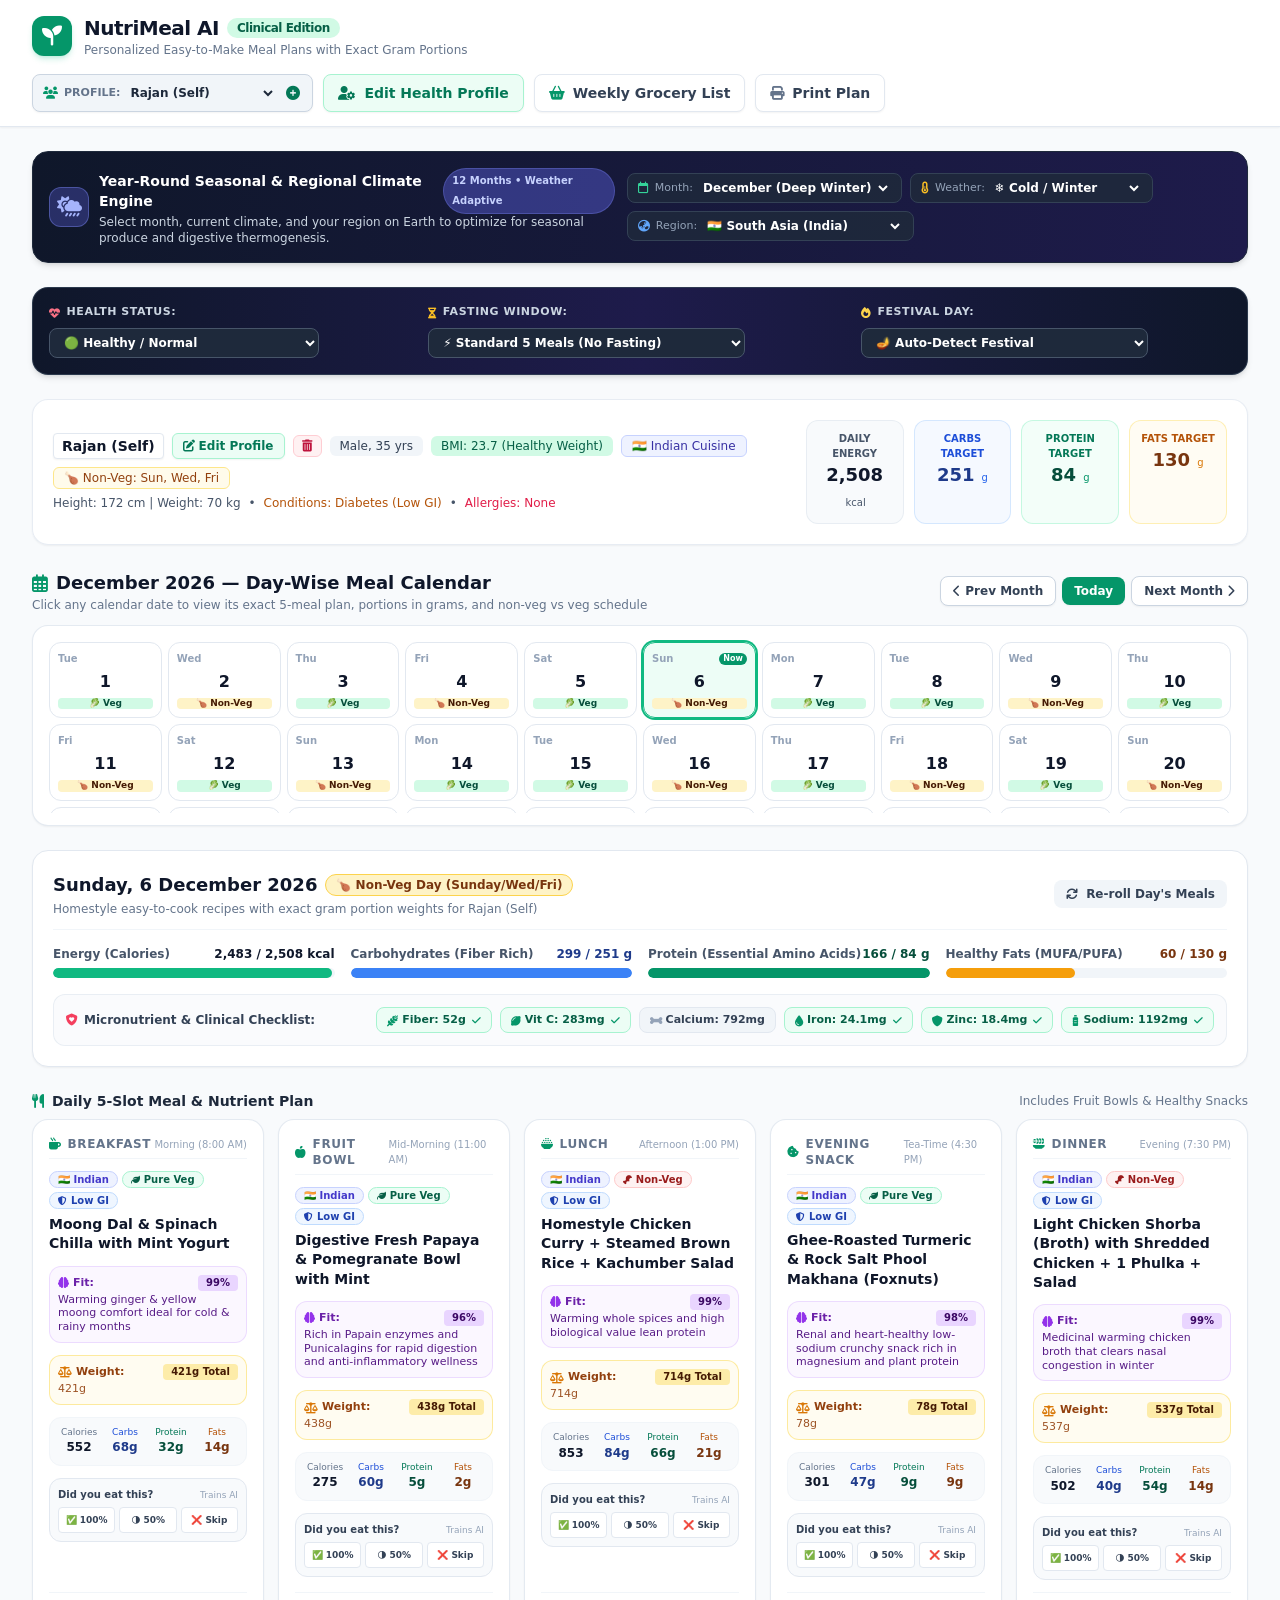
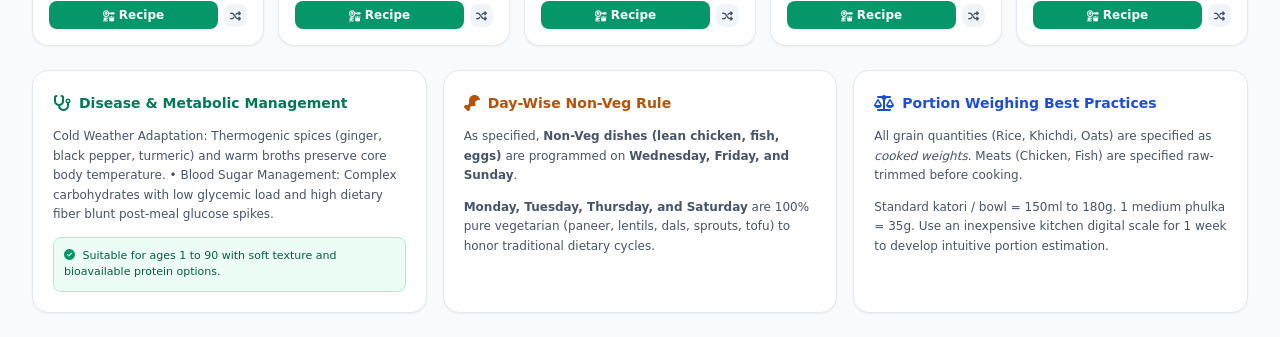
==== android/app/src/main/assets/index.html @ 0e849465 "feat: NutriMeal AI - Personalized Nutrition & Daily Meal Planner (Web & Android)" ====
<!DOCTYPE html>
<html lang="en">
<head>
  <meta charset="UTF-8">
  <meta name="viewport" content="width=device-width, initial-scale=1.0">
  <title>NutriMeal AI - Personalized Daily Nutrition & Meal Planner</title>
  <!-- 100% Offline Standalone Tailwind CSS Engine -->
  <script src="tailwind.js"></script>
  <!-- 100% Offline Local FontAwesome Icons -->
  <link rel="stylesheet" href="fontawesome/css/all.min.css">
  <!-- Custom Styles & System Font Stack -->
  <link rel="stylesheet" href="styles.css">
</head>
<body class="bg-slate-50 text-slate-800 min-h-screen">

  <!-- Top Navigation Bar -->
  <header class="bg-white border-b border-slate-200 sticky top-0 z-40 shadow-sm">
    <div class="max-w-7xl mx-auto px-4 sm:px-6 lg:px-8 py-3.5 flex flex-wrap items-center justify-between gap-4">
      <div class="flex items-center space-x-3">
        <div class="w-10 h-10 rounded-xl bg-emerald-600 flex items-center justify-center text-white shadow-md shadow-emerald-500/20">
          <i class="fa-solid fa-seedling text-xl"></i>
        </div>
        <div>
          <h1 class="text-xl font-bold text-slate-900 tracking-tight flex items-center gap-2">
            NutriMeal AI
            <span class="text-xs px-2.5 py-0.5 rounded-full bg-emerald-100 text-emerald-800 font-semibold">Clinical Edition</span>
          </h1>
          <p class="text-xs text-slate-500">Personalized Easy-to-Make Meal Plans with Exact Gram Portions</p>
        </div>
      </div>

      <!-- Action Buttons & Name-Wise Profile Switcher -->
      <div class="flex items-center flex-wrap gap-2.5 no-print">
        <!-- Family / Name Profile Switcher Dropdown -->
        <div class="flex items-center gap-1.5 bg-slate-100 border border-slate-300 rounded-lg px-2.5 py-1.5 text-xs shadow-sm">
          <i class="fa-solid fa-users text-emerald-600"></i>
          <span class="text-slate-500 font-bold text-[11px] uppercase">Profile:</span>
          <select id="selActiveProfile" class="bg-transparent font-bold text-slate-800 focus:outline-none cursor-pointer text-xs max-w-[150px] truncate">
            <!-- Populated dynamically by JS -->
          </select>
          <button id="btnNewProfileQuick" type="button" class="text-emerald-700 hover:text-emerald-900 transition p-0.5 ml-0.5" title="Add New Family Profile">
            <i class="fa-solid fa-circle-plus text-sm"></i>
          </button>
        </div>

        <button id="btnOpenProfile" class="inline-flex items-center gap-2 px-3.5 py-2 text-xs sm:text-sm font-semibold rounded-lg bg-emerald-50 text-emerald-700 hover:bg-emerald-100 transition border border-emerald-200 shadow-sm cursor-pointer">
          <i class="fa-solid fa-user-gear"></i>
          <span>Edit Health Profile</span>
        </button>
        <button id="btnOpenGrocery" class="inline-flex items-center gap-2 px-3.5 py-2 text-xs sm:text-sm font-semibold rounded-lg bg-white text-slate-700 hover:bg-slate-50 transition border border-slate-200 shadow-sm">
          <i class="fa-solid fa-basket-shopping text-emerald-600"></i>
          <span>Weekly Grocery List</span>
        </button>
        <button onclick="window.print()" class="inline-flex items-center gap-2 px-3.5 py-2 text-xs sm:text-sm font-semibold rounded-lg bg-white text-slate-700 hover:bg-slate-50 transition border border-slate-200 shadow-sm">
          <i class="fa-solid fa-print text-slate-500"></i>
          <span>Print Plan</span>
        </button>
      </div>
    </div>
  </header>

  <!-- Main Content Container -->
  <main class="max-w-7xl mx-auto px-4 sm:px-6 lg:px-8 py-6 space-y-6">

    <!-- Seasonal, Weather & Regional Climate Control Bar -->
    <section class="bg-gradient-to-r from-slate-900 to-indigo-950 text-white rounded-2xl p-4 shadow-md border border-slate-800 space-y-3">
      <div class="flex flex-col lg:flex-row lg:items-center justify-between gap-3">
        <div class="flex items-center gap-2.5">
          <div class="w-10 h-10 rounded-xl bg-indigo-500/30 border border-indigo-400/40 flex items-center justify-center text-indigo-300 shrink-0">
            <i class="fa-solid fa-cloud-sun-rain text-xl"></i>
          </div>
          <div>
            <h3 class="text-sm font-bold flex items-center gap-2 text-white">
              Year-Round Seasonal & Regional Climate Engine
              <span class="text-[10px] px-2 py-0.5 rounded-full bg-indigo-500/40 text-indigo-200 border border-indigo-400/30 font-semibold">12 Months • Weather Adaptive</span>
            </h3>
            <p class="text-xs text-slate-300">Select month, current climate, and your region on Earth to optimize for seasonal produce and digestive thermogenesis.</p>
          </div>
        </div>

        <!-- Quick Controls Row -->
        <div class="flex flex-wrap items-center gap-2">
          <!-- Month Selector -->
          <div class="flex items-center gap-1.5 bg-slate-800/90 border border-slate-700 rounded-lg px-2.5 py-1.5 text-xs">
            <i class="fa-regular fa-calendar text-emerald-400"></i>
            <span class="text-slate-400 text-[11px]">Month:</span>
            <select id="selMonth" class="bg-transparent text-white font-semibold focus:outline-none cursor-pointer">
              <option value="1" class="text-slate-900">January (Winter)</option>
              <option value="2" class="text-slate-900">February (Winter)</option>
              <option value="3" class="text-slate-900">March (Spring)</option>
              <option value="4" class="text-slate-900">April (Summer/Dry)</option>
              <option value="5" class="text-slate-900">May (Summer Peak)</option>
              <option value="6" class="text-slate-900">June (Monsoon/Summer)</option>
              <option value="7" class="text-slate-900">July (Monsoon/Rainy)</option>
              <option value="8" class="text-slate-900">August (Monsoon/Rainy)</option>
              <option value="9" class="text-slate-900">September (Autumn)</option>
              <option value="10" class="text-slate-900">October (Autumn)</option>
              <option value="11" class="text-slate-900" selected>November (Winter Chills)</option>
              <option value="12" class="text-slate-900">December (Deep Winter)</option>
            </select>
          </div>

          <!-- Weather Selector -->
          <div class="flex items-center gap-1.5 bg-slate-800/90 border border-slate-700 rounded-lg px-2.5 py-1.5 text-xs">
            <i class="fa-solid fa-temperature-half text-amber-400"></i>
            <span class="text-slate-400 text-[11px]">Weather:</span>
            <select id="selWeather" class="bg-transparent text-white font-semibold focus:outline-none cursor-pointer">
              <option value="cold" class="text-slate-900" selected>❄️ Cold / Winter</option>
              <option value="hot" class="text-slate-900">☀️ Sunny / Hot</option>
              <option value="rainy" class="text-slate-900">🌧️ Rainy / Monsoon</option>
              <option value="moderate" class="text-slate-900">🍃 Moderate</option>
            </select>
          </div>

          <!-- Earth Region Selector -->
          <div class="flex items-center gap-1.5 bg-slate-800/90 border border-slate-700 rounded-lg px-2.5 py-1.5 text-xs">
            <i class="fa-solid fa-earth-asia text-blue-400"></i>
            <span class="text-slate-400 text-[11px]">Region:</span>
            <select id="selEarthRegion" class="bg-transparent text-white font-semibold focus:outline-none cursor-pointer">
              <option value="south_asia" class="text-slate-900" selected>🇮🇳 South Asia (India)</option>
              <option value="north_america" class="text-slate-900">🇺🇸 North America</option>
              <option value="mediterranean" class="text-slate-900">🇬🇷 Europe / Mediterranean</option>
              <option value="east_asia" class="text-slate-900">🇯🇵 East Asia</option>
              <option value="latin_america" class="text-slate-900">🇲🇽 Latin America / Tropics</option>
            </select>
          </div>
        </div>
      </div>
    </section>

    <!-- Acute Illness & Intermittent Fasting & Festival Quick Control Bar -->
    <section class="bg-gradient-to-r from-slate-900 via-indigo-950 to-slate-900 border border-slate-700/80 rounded-2xl p-3.5 sm:p-4 text-white shadow-md">
      <div class="flex flex-col lg:flex-row items-start lg:items-center justify-between gap-3">
        <!-- Health Status (Fever / Cold / Viral / Lite Eating) -->
        <div class="flex items-center gap-2 flex-wrap text-xs">
          <span class="text-slate-300 font-bold flex items-center gap-1.5 text-[11px] uppercase tracking-wider">
            <i class="fa-solid fa-heart-pulse text-rose-400"></i> Health Status:
          </span>
          <select id="quickHealthStatus" class="bg-slate-800 border border-slate-600 rounded-lg px-2.5 py-1.5 text-xs text-white font-semibold cursor-pointer focus:ring-2 focus:ring-emerald-400">
            <option value="healthy" selected>🟢 Healthy / Normal</option>
            <option value="fever">🌡️ Fever (Gentle & Hydrating)</option>
            <option value="cold">🤧 Cold & Cough (Warm Broths)</option>
            <option value="viral">🦠 Viral Infection (Immune Boost)</option>
            <option value="lite">🍃 Lite Eating (Digestion Rest)</option>
          </select>
        </div>

        <!-- Intermittent Fasting (IF) -->
        <div class="flex items-center gap-2 flex-wrap text-xs">
          <span class="text-slate-300 font-bold flex items-center gap-1.5 text-[11px] uppercase tracking-wider">
            <i class="fa-solid fa-hourglass-half text-amber-400"></i> Fasting Window:
          </span>
          <select id="quickFastingMode" class="bg-slate-800 border border-slate-600 rounded-lg px-2.5 py-1.5 text-xs text-white font-semibold cursor-pointer focus:ring-2 focus:ring-emerald-400">
            <option value="none" selected>⚡ Standard 5 Meals (No Fasting)</option>
            <option value="16_8">⏳ 16:8 Fasting (12 PM – 8 PM Window)</option>
            <option value="14_10">⏱️ 14:10 Fasting (10 AM – 8 PM Window)</option>
            <option value="upvas">🕊️ Religious Upvas / Fasting</option>
          </select>
        </div>

        <!-- Festival Day Selector -->
        <div class="flex items-center gap-2 flex-wrap text-xs">
          <span class="text-slate-300 font-bold flex items-center gap-1.5 text-[11px] uppercase tracking-wider">
            <i class="fa-solid fa-fire text-amber-300"></i> Festival Day:
          </span>
          <select id="quickFestivalSelector" class="bg-slate-800 border border-slate-600 rounded-lg px-2.5 py-1.5 text-xs text-white font-semibold cursor-pointer focus:ring-2 focus:ring-emerald-400">
            <option value="auto" selected>🪔 Auto-Detect Festival</option>
            <option value="ganeshotsav">🕉️ Ganeshotsav (Modak Special)</option>
            <option value="diwali">🪔 Diwali (Shahi Feast & Gujiya)</option>
            <option value="holi">🎨 Holi (Almond Thandai & Feast)</option>
            <option value="sharad_navratri">🔱 Navratri Fast (Farali Sama Pulao)</option>
            <option value="makar_sankranti">🪁 Makar Sankranti / Pongal</option>
            <option value="none">Regular Day (No Festival)</option>
          </select>
        </div>
      </div>
    </section>

    <!-- Next-Day Nutritional Compensation Alert Banner -->
    <section id="compensationBanner" class="bg-amber-50 border border-amber-200 rounded-2xl p-4 shadow-sm hidden">
      <div class="flex flex-col sm:flex-row items-start sm:items-center justify-between gap-3">
        <div class="flex items-start gap-3">
          <div class="w-8 h-8 rounded-lg bg-amber-500 text-white flex items-center justify-center font-bold text-sm shrink-0">
            <i class="fa-solid fa-bolt"></i>
          </div>
          <div>
            <h4 class="text-xs sm:text-sm font-bold text-amber-950 flex items-center gap-2">
              Next-Day Nutritional Compensation Active
              <span class="text-[10px] px-2 py-0.5 rounded bg-amber-200 text-amber-900 font-semibold">Clinically Safe Rebalancing</span>
            </h4>
            <p id="compensationMessageText" class="text-xs text-amber-800 leading-relaxed mt-0.5">
              Yesterday had an intake deficit. Today's meals have been adjusted to safely restore metabolic balance.
            </p>
          </div>
        </div>
        <div id="compensationBoosterPill" class="shrink-0 text-xs bg-white px-3 py-1.5 rounded-lg border border-amber-200 font-bold text-amber-900 shadow-sm">
          +15g Protein Recovery Added
        </div>
      </div>
    </section>

    <!-- User Profile Overview Banner -->
    <section class="glass-panel rounded-2xl p-4 sm:p-5 shadow-sm border border-slate-200/80">
      <div class="flex flex-col lg:flex-row lg:items-center justify-between gap-4">
        <div class="space-y-1.5">
          <div class="flex flex-wrap items-center gap-2">
            <span class="text-sm font-extrabold text-slate-900 bg-white px-2 py-0.5 rounded border border-slate-200 shadow-sm" id="profileNameDisplay">User Profile</span>
            <button id="btnEditBannerProfile" type="button" class="text-xs px-2.5 py-1 rounded-md bg-emerald-50 text-emerald-700 border border-emerald-200 hover:bg-emerald-100 font-bold inline-flex items-center gap-1 transition cursor-pointer shadow-sm">
              <i class="fa-solid fa-pen-to-square"></i> Edit Profile
            </button>
            <button id="btnDeleteCurrentProfile" type="button" class="text-xs px-2 py-1 rounded-md bg-rose-50 text-rose-700 border border-rose-200 hover:bg-rose-100 font-semibold inline-flex items-center gap-1 transition cursor-pointer" title="Delete Profile">
              <i class="fa-solid fa-trash-can"></i>
            </button>
            <span id="profileGenderAgeBadge" class="text-xs px-2.5 py-0.5 rounded-md bg-slate-100 text-slate-700 font-medium">Male, 35 yrs</span>
            <span id="profileBmiBadge" class="text-xs px-2.5 py-0.5 rounded-md font-medium bg-emerald-100 text-emerald-800">BMI: 23.5 (Normal)</span>
            <span id="profileNationalityBadge" class="text-xs px-2.5 py-0.5 rounded-md font-medium bg-indigo-50 text-indigo-800 border border-indigo-200">
              🇮🇳 Indian Cuisine
            </span>
            <span id="profileNonVegRuleBadge" class="text-xs px-2.5 py-0.5 rounded-md font-medium bg-amber-50 text-amber-800 border border-amber-200">
              🍗 Non-Veg: Sun, Wed, Fri
            </span>
          </div>
          <div class="flex flex-wrap items-center gap-2 text-xs text-slate-600">
            <span id="profileMeasurements">Height: 172 cm | Weight: 70 kg</span>
            <span>•</span>
            <span id="profileConditionsDisplay" class="text-amber-700 font-medium">Condition: Diabetes Managed (Low GI)</span>
            <span>•</span>
            <span id="profileAllergiesDisplay" class="text-rose-600 font-medium">Allergies: None</span>
          </div>
        </div>

        <!-- Macro Target Quick Pills -->
        <div class="grid grid-cols-2 sm:grid-cols-4 gap-2.5 lg:w-auto w-full">
          <div class="bg-slate-50 rounded-xl p-2.5 border border-slate-200/70 text-center">
            <span class="text-[10px] uppercase font-bold text-slate-600 block">Daily Energy</span>
            <span id="targetCaloriesVal" class="text-base sm:text-lg font-bold text-slate-900">1,950</span>
            <span class="text-[10px] text-slate-600 font-medium ml-0.5">kcal</span>
          </div>
          <div class="bg-blue-50/60 rounded-xl p-2.5 border border-blue-200/60 text-center">
            <span class="text-[10px] uppercase font-bold text-blue-700 block">Carbs Target</span>
            <span id="targetCarbsVal" class="text-base sm:text-lg font-bold text-blue-900">195</span>
            <span class="text-[10px] text-blue-600 font-medium ml-0.5">g</span>
          </div>
          <div class="bg-emerald-50/60 rounded-xl p-2.5 border border-emerald-200/60 text-center">
            <span class="text-[10px] uppercase font-bold text-emerald-700 block">Protein Target</span>
            <span id="targetProteinVal" class="text-base sm:text-lg font-bold text-emerald-900">88</span>
            <span class="text-[10px] text-emerald-600 font-medium ml-0.5">g</span>
          </div>
          <div class="bg-amber-50/60 rounded-xl p-2.5 border border-amber-200/60 text-center">
            <span class="text-[10px] uppercase font-bold text-amber-700 block">Fats Target</span>
            <span id="targetFatVal" class="text-base sm:text-lg font-bold text-amber-900">58</span>
            <span class="text-[10px] text-amber-600 font-medium ml-0.5">g</span>
          </div>
        </div>
      </div>
    </section>

    <!-- Month-Wise Calendar Navigation (Exact Calendar Dates) -->
    <section class="space-y-3">
      <div class="flex flex-col sm:flex-row items-start sm:items-center justify-between gap-2.5">
        <div>
          <h2 class="text-base sm:text-lg font-bold text-slate-900 flex items-center gap-2">
            <i class="fa-regular fa-calendar-days text-emerald-600"></i>
            <span id="calendarMonthHeading">November 2026 — Day-Wise Meal Calendar</span>
          </h2>
          <p class="text-xs text-slate-500">
            Click any calendar date to view its exact 5-meal plan, portions in grams, and non-veg vs veg schedule
          </p>
        </div>

        <!-- Month Navigation Controls -->
        <div class="flex items-center gap-1.5 self-stretch sm:self-auto justify-between sm:justify-end">
          <button id="btnPrevMonth" class="px-3 py-1.5 rounded-lg border border-slate-300 bg-white hover:bg-slate-50 text-slate-700 text-xs font-bold transition flex items-center gap-1 shadow-sm">
            <i class="fa-solid fa-chevron-left"></i> <span>Prev Month</span>
          </button>
          <button id="btnTodayMonth" class="px-3 py-1.5 rounded-lg bg-emerald-600 hover:bg-emerald-700 text-white text-xs font-bold transition shadow-sm">
            Today
          </button>
          <button id="btnNextMonth" class="px-3 py-1.5 rounded-lg border border-slate-300 bg-white hover:bg-slate-50 text-slate-700 text-xs font-bold transition flex items-center gap-1 shadow-sm">
            <span>Next Month</span> <i class="fa-solid fa-chevron-right"></i>
          </button>
        </div>
      </div>

      <!-- Scrollable Month Dates Strip / Grid -->
      <div class="bg-white rounded-2xl p-3 border border-slate-200/90 shadow-sm">
        <div class="grid grid-cols-4 sm:grid-cols-7 md:grid-cols-10 lg:grid-cols-15 gap-1.5 max-h-[175px] overflow-y-auto p-1" id="monthDatesGrid">
          <!-- Rendered dynamically by JS: Day 1..31 with weekday, badges, non-veg indicators -->
        </div>
      </div>
    </section>

    <!-- Active Day Dashboard & Nutrition Compliance Progress -->
    <section class="bg-white rounded-2xl p-4 sm:p-5 shadow-sm border border-slate-200 space-y-4">
      <div class="flex flex-col md:flex-row md:items-center justify-between gap-3 pb-3 border-b border-slate-100">
        <div>
          <div class="flex items-center gap-2 flex-wrap">
            <h3 class="text-lg font-bold text-slate-900" id="activeDayHeading">Sunday, 8 November 2026 — Balanced Nutrition</h3>
            <span id="activeDayDietBadge" class="text-xs px-2.5 py-0.5 rounded-full font-bold">🍗 Non-Veg Day</span>
            <span id="activeDayFestivalBadge" class="text-xs px-2.5 py-0.5 rounded-full font-bold bg-amber-100 text-amber-900 border border-amber-300 hidden">🪔 Festival Day</span>
            <span id="activeDayHealthBadge" class="text-xs px-2.5 py-0.5 rounded-full font-bold bg-rose-100 text-rose-900 border border-rose-200 hidden">🌡️ Fever Recovery</span>
            <span id="activeDayFastingBadge" class="text-xs px-2.5 py-0.5 rounded-full font-bold bg-purple-100 text-purple-900 border border-purple-200 hidden">⏳ 16:8 Eating Window</span>
          </div>
          <p class="text-xs text-slate-500 mt-0.5" id="activeDaySubheading">Easy 15-minute homestyle recipes tailored for your metrics</p>
        </div>

        <!-- Day Re-roll Button -->
        <button id="btnRegenerateDay" class="inline-flex items-center gap-2 px-3 py-1.5 text-xs font-semibold rounded-lg bg-slate-100 hover:bg-slate-200 text-slate-700 transition">
          <i class="fa-solid fa-arrows-rotate"></i>
          <span>Re-roll Day's Meals</span>
        </button>
      </div>

      <!-- Macro Progress Bars -->
      <div class="grid grid-cols-1 sm:grid-cols-2 lg:grid-cols-4 gap-4">
        <!-- Calories -->
        <div class="space-y-1.5">
          <div class="flex justify-between text-xs font-semibold">
            <span class="text-slate-600">Energy (Calories)</span>
            <span id="progCalText" class="text-slate-900">1,895 / 1,950 kcal</span>
          </div>
          <div class="w-full bg-slate-100 rounded-full h-2.5 overflow-hidden">
            <div id="progCalBar" class="progress-bar-fill bg-emerald-500 h-2.5 rounded-full" style="width: 95%"></div>
          </div>
        </div>

        <!-- Carbs -->
        <div class="space-y-1.5">
          <div class="flex justify-between text-xs font-semibold">
            <span class="text-slate-600">Carbohydrates (Fiber Rich)</span>
            <span id="progCarbText" class="text-blue-900">190 / 195 g</span>
          </div>
          <div class="w-full bg-slate-100 rounded-full h-2.5 overflow-hidden">
            <div id="progCarbBar" class="progress-bar-fill bg-blue-500 h-2.5 rounded-full" style="width: 97%"></div>
          </div>
        </div>

        <!-- Protein -->
        <div class="space-y-1.5">
          <div class="flex justify-between text-xs font-semibold">
            <span class="text-slate-600">Protein (Essential Amino Acids)</span>
            <span id="progProteinText" class="text-emerald-900">86 / 88 g</span>
          </div>
          <div class="w-full bg-slate-100 rounded-full h-2.5 overflow-hidden">
            <div id="progProteinBar" class="progress-bar-fill bg-emerald-600 h-2.5 rounded-full" style="width: 98%"></div>
          </div>
        </div>

        <!-- Fats -->
        <div class="space-y-1.5">
          <div class="flex justify-between text-xs font-semibold">
            <span class="text-slate-600">Healthy Fats (MUFA/PUFA)</span>
            <span id="progFatText" class="text-amber-900">54 / 58 g</span>
          </div>
          <div class="w-full bg-slate-100 rounded-full h-2.5 overflow-hidden">
            <div id="progFatBar" class="progress-bar-fill bg-amber-500 h-2.5 rounded-full" style="width: 93%"></div>
          </div>
        </div>
      </div>

      <!-- Micronutrient & Fiber Fulfillment Status Pills -->
      <div class="bg-slate-50/70 rounded-xl p-3 border border-slate-200/70 flex flex-wrap items-center justify-between gap-3 text-xs">
        <span class="font-bold text-slate-700 flex items-center gap-1.5">
          <i class="fa-solid fa-shield-heart text-rose-500"></i>
          <span>Micronutrient & Clinical Checklist:</span>
        </span>
        <div class="flex flex-wrap items-center gap-2" id="micronutrientBadges">
          <!-- Populated by JS: Fiber, Vit C, Vit D, Vit B12, Iron, Calcium, Zinc -->
        </div>
      </div>
    </section>

    <!-- 5 Meal Cards Grid: Breakfast, Mid-Morning Fruit Bowl, Lunch, Evening Snack, Dinner -->
    <section class="space-y-2">
      <div class="flex items-center justify-between">
        <h3 class="text-sm font-bold text-slate-800 flex items-center gap-2">
          <i class="fa-solid fa-utensils text-emerald-600"></i>
          <span>Daily 5-Slot Meal & Nutrient Plan</span>
        </h3>
        <span class="text-xs text-slate-500 font-medium">Includes Fruit Bowls & Healthy Snacks</span>
      </div>
      <div class="grid grid-cols-1 md:grid-cols-2 lg:grid-cols-3 xl:grid-cols-5 gap-3.5" id="mealsGrid">
        <!-- Rendered dynamically by JS: Breakfast, Fruit Bowl, Lunch, Evening Snack, Dinner -->
      </div>
    </section>

    <!-- Clinical Insights & Medical Considerations Section -->
    <section class="grid grid-cols-1 lg:grid-cols-3 gap-4">
      <!-- Clinical Advice -->
      <div class="bg-white rounded-2xl p-5 shadow-sm border border-slate-200 space-y-3">
        <div class="flex items-center gap-2 text-emerald-700 font-bold text-sm">
          <i class="fa-solid fa-stethoscope text-base"></i>
          <h4>Disease & Metabolic Management</h4>
        </div>
        <p class="text-xs text-slate-600 leading-relaxed" id="clinicalAdviceText">
          Your meal plan actively integrates low-glycemic complex carbohydrates (oats, millets, lentils) and soluble fiber to prevent postprandial glucose spikes. Sodium is capped under 2,000mg to protect vascular health.
        </p>
        <div class="text-[11px] bg-emerald-50 text-emerald-800 p-2.5 rounded-lg border border-emerald-200 font-medium">
          <i class="fa-solid fa-circle-check text-emerald-600 mr-1"></i>
          Suitable for ages 1 to 90 with soft texture and bioavailable protein options.
        </div>
      </div>

      <!-- Non-Veg Diet Schedule Rules -->
      <div class="bg-white rounded-2xl p-5 shadow-sm border border-slate-200 space-y-3">
        <div class="flex items-center gap-2 text-amber-700 font-bold text-sm">
          <i class="fa-solid fa-drumstick-bite text-base"></i>
          <h4>Day-Wise Non-Veg Rule</h4>
        </div>
        <p class="text-xs text-slate-600 leading-relaxed">
          As specified, <strong>Non-Veg dishes (lean chicken, fish, eggs)</strong> are programmed on <strong>Wednesday, Friday, and Sunday</strong>.
        </p>
        <p class="text-xs text-slate-600 leading-relaxed">
          <strong>Monday, Tuesday, Thursday, and Saturday</strong> are 100% pure vegetarian (paneer, lentils, dals, sprouts, tofu) to honor traditional dietary cycles.
        </p>
      </div>

      <!-- Exact Weight & Portion Control Guide -->
      <div class="bg-white rounded-2xl p-5 shadow-sm border border-slate-200 space-y-3">
        <div class="flex items-center gap-2 text-blue-700 font-bold text-sm">
          <i class="fa-solid fa-scale-balanced text-base"></i>
          <h4>Portion Weighing Best Practices</h4>
        </div>
        <p class="text-xs text-slate-600 leading-relaxed">
          All grain quantities (Rice, Khichdi, Oats) are specified as <em>cooked weights</em>. Meats (Chicken, Fish) are specified raw-trimmed before cooking.
        </p>
        <p class="text-xs text-slate-600 leading-relaxed">
          Standard katori / bowl = 150ml to 180g. 1 medium phulka = 35g. Use an inexpensive kitchen digital scale for 1 week to develop intuitive portion estimation.
        </p>
      </div>
    </section>

  </main>

  <!-- ========================================== -->
  <!-- MODAL: HEALTH PROFILE & BIOMETRIC SETUP -->
  <!-- ========================================== -->
  <div id="modalProfile" class="fixed inset-0 z-50 flex items-center justify-center p-4 modal-overlay hidden">
    <div class="bg-white rounded-2xl shadow-2xl max-w-2xl w-full max-h-[90vh] overflow-y-auto p-5 sm:p-6 space-y-5 border border-slate-200">
      <div class="flex items-center justify-between border-b border-slate-100 pb-3">
        <div class="flex items-center gap-2">
          <div class="w-8 h-8 rounded-lg bg-emerald-100 text-emerald-700 flex items-center justify-center font-bold">
            <i class="fa-solid fa-sliders"></i>
          </div>
          <div>
            <h3 class="text-lg font-bold text-slate-900">Personal Health & Biometric Setup</h3>
            <p class="text-xs text-slate-500">Supports ages 1 to 90, medical conditions, and allergies</p>
          </div>
        </div>
        <button id="btnCloseProfileModal" class="text-slate-400 hover:text-slate-600 text-lg p-1">
          <i class="fa-solid fa-xmark"></i>
        </button>
      </div>

      <form id="profileForm" class="space-y-4">
        <!-- Profile Name & Individual Storage (Name-Wise Profiles) -->
        <div class="bg-emerald-50/80 border border-emerald-200 rounded-xl p-3 space-y-2">
          <div class="flex items-center justify-between">
            <label class="block text-xs font-bold text-emerald-950 flex items-center gap-1.5">
              <i class="fa-solid fa-id-card text-emerald-600"></i>
              <span>Profile Name (Stored Individually by Name)</span>
            </label>
            <span class="text-[10px] text-emerald-700 font-semibold">e.g. Self, Spouse, Child, Parent</span>
          </div>
          <div class="flex flex-col sm:flex-row items-stretch sm:items-center gap-2">
            <input type="text" id="inpProfileName" placeholder="Enter Person's Name (e.g. Rajan, Aarav - Age 5, Grandpa)" class="flex-1 px-3 py-2 text-xs border border-emerald-300 rounded-lg focus:ring-2 focus:ring-emerald-500 bg-white font-bold text-slate-800" required>
            <button type="button" id="btnSaveAsNewProfile" class="px-3.5 py-2 text-xs font-bold rounded-lg bg-emerald-600 hover:bg-emerald-700 text-white transition shrink-0 shadow-sm flex items-center justify-center gap-1.5">
              <i class="fa-solid fa-user-plus"></i>
              <span>Save as New Person</span>
            </button>
          </div>
        </div>

        <!-- Biometric Row: Gender, Age, Height, Weight -->
        <div class="grid grid-cols-2 sm:grid-cols-4 gap-3">
          <!-- Gender -->
          <div>
            <label class="block text-xs font-bold text-slate-700 mb-1">Gender</label>
            <select id="inpGender" class="w-full px-3 py-2 text-xs border border-slate-200 rounded-lg focus:ring-2 focus:ring-emerald-500 bg-white">
              <option value="male">Male</option>
              <option value="female">Female</option>
              <option value="other">Other</option>
            </select>
          </div>

          <!-- Age (1 to 90) -->
          <div>
            <label class="block text-xs font-bold text-slate-700 mb-1">Age (1 - 90)</label>
            <input type="number" id="inpAge" min="1" max="90" value="35" class="w-full px-3 py-2 text-xs border border-slate-200 rounded-lg focus:ring-2 focus:ring-emerald-500" required>
          </div>

          <!-- Weight (kg) -->
          <div>
            <label class="block text-xs font-bold text-slate-700 mb-1">Weight (kg)</label>
            <input type="number" id="inpWeight" min="5" max="220" step="0.5" value="70" class="w-full px-3 py-2 text-xs border border-slate-200 rounded-lg focus:ring-2 focus:ring-emerald-500" required>
          </div>

          <!-- Height (cm) -->
          <div>
            <label class="block text-xs font-bold text-slate-700 mb-1">Height (cm)</label>
            <input type="number" id="inpHeight" min="50" max="230" value="172" class="w-full px-3 py-2 text-xs border border-slate-200 rounded-lg focus:ring-2 focus:ring-emerald-500" required>
          </div>
        </div>

        <!-- Nationality / Regional Cuisine Row -->
        <div class="border-t border-slate-100 pt-3">
          <label class="block text-xs font-bold text-slate-800 mb-1 flex items-center gap-1.5">
            <i class="fa-solid fa-earth-americas text-indigo-600"></i>
            <span>Nationality / Regional Cuisine Preference</span>
          </label>
          <select id="inpNationality" class="w-full px-3 py-2 text-xs border border-slate-200 rounded-lg focus:ring-2 focus:ring-emerald-500 bg-white font-medium">
            <option value="indian" selected>🇮🇳 Indian (Moong Dal, Poha, Idli-Sambar, Roti, Sabzi, Curries)</option>
            <option value="american">🇺🇸 American / Western (Oatmeal, Scrambles, Grilled Chicken, Salmon, Power Bowls)</option>
            <option value="mediterranean">🇬🇷 Mediterranean (Shakshuka, White Fish, Tabbouleh, Tzatziki, Tuscan Stews)</option>
            <option value="asian">🇯🇵 East Asian (Miso, Steamed Ginger Fish, Bok Choy, Teriyaki, Tamagoyaki)</option>
            <option value="mexican">🇲🇽 Mexican / Latin (Black Beans, Corn Tortillas, Pollo Asado, Veracruz Fish)</option>
            <option value="all">🌐 All / Global Fusion (Varied international selection)</option>
          </select>
          <p class="text-[11px] text-slate-500 mt-1">Dishes, spices, and ingredients will automatically match your selected nationality while maintaining exact macro & micronutrient targets.</p>
        </div>

        <!-- Activity & Goal Row -->
        <div class="grid grid-cols-1 sm:grid-cols-2 gap-3">
          <div>
            <label class="block text-xs font-bold text-slate-700 mb-1">Daily Activity Level</label>
            <select id="inpActivity" class="w-full px-3 py-2 text-xs border border-slate-200 rounded-lg focus:ring-2 focus:ring-emerald-500 bg-white">
              <option value="sedentary">Sedentary (Little or no exercise, desk job)</option>
              <option value="light">Lightly Active (1-3 days light exercise/walks)</option>
              <option value="moderate" selected>Moderately Active (3-5 days moderate exercise)</option>
              <option value="very_active">Very Active (6-7 days intense sports/hard labor)</option>
            </select>
          </div>

          <div>
            <label class="block text-xs font-bold text-slate-700 mb-1">Primary Nutritional Goal</label>
            <select id="inpGoal" class="w-full px-3 py-2 text-xs border border-slate-200 rounded-lg focus:ring-2 focus:ring-emerald-500 bg-white">
              <option value="maintain" selected>Maintain Health & Vitality</option>
              <option value="weight_loss">Gentle Fat Loss (Calorie deficit)</option>
              <option value="muscle_gain">Lean Muscle Synthesis (High protein)</option>
            </select>
          </div>
        </div>

        <!-- Medical Conditions (Checkboxes) -->
        <div class="border-t border-slate-100 pt-3">
          <label class="block text-xs font-bold text-slate-800 mb-1.5 flex items-center gap-1.5">
            <i class="fa-solid fa-heart-pulse text-rose-500"></i>
            <span>Medical Conditions (Select all that apply)</span>
          </label>
          <div class="grid grid-cols-2 sm:grid-cols-3 gap-2 text-xs">
            <label class="flex items-center gap-2 p-2 rounded-lg border border-slate-200 hover:bg-slate-50 cursor-pointer">
              <input type="checkbox" name="condition" value="diabetes" class="text-emerald-600 rounded">
              <span>Diabetes (Sugar Control)</span>
            </label>
            <label class="flex items-center gap-2 p-2 rounded-lg border border-slate-200 hover:bg-slate-50 cursor-pointer">
              <input type="checkbox" name="condition" value="hypertension" class="text-emerald-600 rounded">
              <span>Hypertension (BP)</span>
            </label>
            <label class="flex items-center gap-2 p-2 rounded-lg border border-slate-200 hover:bg-slate-50 cursor-pointer">
              <input type="checkbox" name="condition" value="cholesterol" class="text-emerald-600 rounded">
              <span>High Cholesterol</span>
            </label>
            <label class="flex items-center gap-2 p-2 rounded-lg border border-slate-200 hover:bg-slate-50 cursor-pointer">
              <input type="checkbox" name="condition" value="fatty_liver" class="text-emerald-600 rounded">
              <span>Fatty Liver (NAFLD)</span>
            </label>
            <label class="flex items-center gap-2 p-2 rounded-lg border border-slate-200 hover:bg-slate-50 cursor-pointer">
              <input type="checkbox" name="condition" value="gerd" class="text-emerald-600 rounded">
              <span>Acid Reflux / GERD</span>
            </label>
            <label class="flex items-center gap-2 p-2 rounded-lg border border-slate-200 hover:bg-slate-50 cursor-pointer">
              <input type="checkbox" name="condition" value="thyroid" class="text-emerald-600 rounded">
              <span>Thyroid Condition</span>
            </label>
          </div>
        </div>

        <!-- Food Allergies & Intolerances (Checkboxes) -->
        <div class="border-t border-slate-100 pt-3">
          <label class="block text-xs font-bold text-slate-800 mb-1.5 flex items-center gap-1.5">
            <i class="fa-solid fa-triangle-exclamation text-amber-500"></i>
            <span>Food Allergies & Intolerances (Exclude completely)</span>
          </label>
          <div class="grid grid-cols-2 sm:grid-cols-3 gap-2 text-xs">
            <label class="flex items-center gap-2 p-2 rounded-lg border border-slate-200 hover:bg-slate-50 cursor-pointer">
              <input type="checkbox" name="allergy" value="dairy" class="text-emerald-600 rounded">
              <span>Dairy / Lactose</span>
            </label>
            <label class="flex items-center gap-2 p-2 rounded-lg border border-slate-200 hover:bg-slate-50 cursor-pointer">
              <input type="checkbox" name="allergy" value="gluten" class="text-emerald-600 rounded">
              <span>Gluten / Wheat</span>
            </label>
            <label class="flex items-center gap-2 p-2 rounded-lg border border-slate-200 hover:bg-slate-50 cursor-pointer">
              <input type="checkbox" name="allergy" value="nuts" class="text-emerald-600 rounded">
              <span>Peanuts / Tree Nuts</span>
            </label>
            <label class="flex items-center gap-2 p-2 rounded-lg border border-slate-200 hover:bg-slate-50 cursor-pointer">
              <input type="checkbox" name="allergy" value="eggs" class="text-emerald-600 rounded">
              <span>Eggs</span>
            </label>
            <label class="flex items-center gap-2 p-2 rounded-lg border border-slate-200 hover:bg-slate-50 cursor-pointer">
              <input type="checkbox" name="allergy" value="seafood" class="text-emerald-600 rounded">
              <span>Fish & Seafood</span>
            </label>
            <label class="flex items-center gap-2 p-2 rounded-lg border border-slate-200 hover:bg-slate-50 cursor-pointer">
              <input type="checkbox" name="allergy" value="soy" class="text-emerald-600 rounded">
              <span>Soy / Soya</span>
            </label>
          </div>
        </div>

        <!-- Acute Illness & Intermittent Fasting Customization -->
        <div class="border-t border-slate-100 pt-3 grid grid-cols-1 sm:grid-cols-2 gap-3">
          <div>
            <label class="block text-xs font-bold text-slate-800 mb-1 flex items-center gap-1.5">
              <i class="fa-solid fa-heart-pulse text-rose-500"></i>
              <span>Acute Health Condition</span>
            </label>
            <select id="inpHealthStatus" class="w-full px-3 py-2 text-xs border border-slate-200 rounded-lg focus:ring-2 focus:ring-emerald-500 bg-white">
              <option value="healthy" selected>🟢 Healthy / Normal Activity</option>
              <option value="fever">🌡️ Fever (Gentle digestion & hydration)</option>
              <option value="cold">🤧 Cold & Cough (Warm broths & Vitamin C)</option>
              <option value="viral">🦠 Viral Infection (Immune recovery)</option>
              <option value="lite">🍃 Lite Eating (Digestion rest & detox)</option>
            </select>
          </div>

          <div>
            <label class="block text-xs font-bold text-slate-800 mb-1 flex items-center gap-1.5">
              <i class="fa-solid fa-hourglass-half text-amber-500"></i>
              <span>Fasting Regimen</span>
            </label>
            <select id="inpFastingMode" class="w-full px-3 py-2 text-xs border border-slate-200 rounded-lg focus:ring-2 focus:ring-emerald-500 bg-white">
              <option value="none" selected>⚡ Standard 5 Meals (No Fasting)</option>
              <option value="16_8">⏳ 16:8 Fasting (12 PM – 8 PM Window)</option>
              <option value="14_10">⏱️ 14:10 Fasting (10 AM – 8 PM Window)</option>
              <option value="upvas">🕊️ Religious Fasting / Upvas (Sattvic pure veg)</option>
            </select>
          </div>
        </div>

        <!-- Non-Veg Customization -->
        <div class="border-t border-slate-100 pt-3">
          <label class="block text-xs font-bold text-slate-800 mb-1">Non-Veg Inclusion Schedule</label>
          <p class="text-xs text-slate-500 mb-2">Default rule: Non-veg served on <strong>Sunday, Wednesday, and Friday</strong>.</p>
          <div class="flex items-center gap-2">
            <span class="text-xs px-2.5 py-1 rounded bg-amber-100 text-amber-900 font-semibold">Active: Sunday, Wednesday, Friday</span>
            <span class="text-xs text-slate-400">(Mon, Tue, Thu, Sat remain strictly vegetarian)</span>
          </div>
        </div>

        <!-- Modal Actions -->
        <div class="border-t border-slate-100 pt-4 flex items-center justify-end gap-3">
          <button type="button" id="btnCancelProfile" class="px-4 py-2 text-xs font-semibold text-slate-600 hover:bg-slate-100 rounded-lg transition">
            Cancel
          </button>
          <button type="submit" class="px-5 py-2 text-xs font-bold text-white bg-emerald-600 hover:bg-emerald-700 rounded-lg shadow-md transition">
            Save & Recalculate Nutrition
          </button>
        </div>
      </form>
    </div>
  </div>

  <!-- ========================================== -->
  <!-- MODAL: RECIPE & EASY COOKING STEPS -->
  <!-- ========================================== -->
  <div id="modalRecipe" class="fixed inset-0 z-50 flex items-center justify-center p-4 modal-overlay hidden">
    <div class="bg-white rounded-2xl shadow-2xl max-w-xl w-full max-h-[90vh] overflow-y-auto p-5 sm:p-6 space-y-4 border border-slate-200">
      <div class="flex items-center justify-between border-b border-slate-100 pb-3">
        <div>
          <div class="flex items-center gap-2">
            <span id="recCategoryBadge" class="text-xs px-2.5 py-0.5 rounded-full font-bold uppercase tracking-wider">Breakfast</span>
            <span id="recDietBadge" class="text-xs px-2.5 py-0.5 rounded-full font-bold">Pure Veg</span>
          </div>
          <h3 id="recDishTitle" class="text-lg font-bold text-slate-900 mt-1">Dish Name</h3>
        </div>
        <button id="btnCloseRecipeModal" class="text-slate-400 hover:text-slate-600 text-lg p-1">
          <i class="fa-solid fa-xmark"></i>
        </button>
      </div>

      <!-- Quick Metrics -->
      <div class="grid grid-cols-3 gap-2 text-center text-xs bg-slate-50 p-2.5 rounded-xl border border-slate-200">
        <div>
          <span class="text-slate-400 block text-[10px]">Serving Weight</span>
          <span id="recWeight" class="font-bold text-slate-800">220g</span>
        </div>
        <div>
          <span class="text-slate-400 block text-[10px]">Cooking Time</span>
          <span id="recCookTime" class="font-bold text-slate-800">10 mins</span>
        </div>
        <div>
          <span class="text-slate-400 block text-[10px]">Energy</span>
          <span id="recCalories" class="font-bold text-emerald-700">275 kcal</span>
        </div>
      </div>

      <!-- Ingredients with Exact Gram Weights -->
      <div>
        <h4 class="text-xs font-bold text-slate-900 uppercase tracking-wider mb-2 flex items-center gap-1.5">
          <i class="fa-solid fa-scale-balanced text-emerald-600"></i>
          <span>Exact Ingredient Weights</span>
        </h4>
        <ul id="recIngredientsList" class="space-y-1.5 text-xs text-slate-700 bg-slate-50 p-3 rounded-xl border border-slate-200/80">
          <!-- Populated by JS -->
        </ul>
      </div>

      <!-- Step-by-Step Easy Instructions -->
      <div>
        <h4 class="text-xs font-bold text-slate-900 uppercase tracking-wider mb-2 flex items-center gap-1.5">
          <i class="fa-solid fa-fire-burner text-amber-600"></i>
          <span>Easy Step-by-Step Instructions</span>
        </h4>
        <ol id="recStepsList" class="space-y-2 text-xs text-slate-700 list-decimal pl-5">
          <!-- Populated by JS -->
        </ol>
      </div>

      <!-- Clinical Health Rationale -->
      <div class="bg-emerald-50/80 rounded-xl p-3 border border-emerald-200/80 text-xs text-emerald-900">
        <strong class="font-bold flex items-center gap-1 mb-1">
          <i class="fa-solid fa-heart-pulse text-emerald-600"></i>
          Clinical Health Note:
        </strong>
        <p id="recHealthNote" class="leading-relaxed">Health rationale</p>
      </div>

      <div class="text-right pt-2 border-t border-slate-100">
        <button id="btnCloseRecipeBtn" class="px-4 py-2 text-xs font-bold text-slate-700 bg-slate-100 hover:bg-slate-200 rounded-lg transition">
          Close Recipe
        </button>
      </div>
    </div>
  </div>

  <!-- ========================================== -->
  <!-- MODAL: WEEKLY GROCERY & SHOPPING LIST -->
  <!-- ========================================== -->
  <div id="modalGrocery" class="fixed inset-0 z-50 flex items-center justify-center p-4 modal-overlay hidden">
    <div class="bg-white rounded-2xl shadow-2xl max-w-xl w-full max-h-[90vh] overflow-y-auto p-5 sm:p-6 space-y-4 border border-slate-200">
      <div class="flex items-center justify-between border-b border-slate-100 pb-3">
        <div class="flex items-center gap-2">
          <div class="w-8 h-8 rounded-lg bg-emerald-100 text-emerald-700 flex items-center justify-center font-bold">
            <i class="fa-solid fa-basket-shopping"></i>
          </div>
          <div>
            <h3 class="text-lg font-bold text-slate-900">Weekly Grocery Shopping List</h3>
            <p class="text-xs text-slate-500">Aggregated quantities needed for the 7-day meal plan</p>
          </div>
        </div>
        <button id="btnCloseGroceryModal" class="text-slate-400 hover:text-slate-600 text-lg p-1">
          <i class="fa-solid fa-xmark"></i>
        </button>
      </div>

      <div id="groceryListContent" class="space-y-4 text-xs">
        <!-- Rendered by JS -->
      </div>

      <div class="flex items-center justify-between pt-3 border-t border-slate-100">
        <button onclick="window.print()" class="px-3.5 py-1.5 text-xs font-semibold text-slate-700 bg-slate-100 hover:bg-slate-200 rounded-lg transition flex items-center gap-1.5">
          <i class="fa-solid fa-print"></i>
          <span>Print Grocery List</span>
        </button>
        <button id="btnCloseGroceryBtn" class="px-4 py-1.5 text-xs font-bold text-white bg-emerald-600 hover:bg-emerald-700 rounded-lg transition">
          Done
        </button>
      </div>
    </div>
  </div>

  <!-- Scripts -->
  <script src="dishes.js"></script>
  <script src="ml-engine.js"></script>
  <script src="compensation-engine.js"></script>
  <script src="nutrition-engine.js"></script>
  <script src="app.js"></script>
</body>
</html>
---- android/app/src/main/assets/styles.css ----
/* Custom styles and print layout for NutriMeal Planner */

:root {
  --primary: #10b981;
  --primary-dark: #059669;
  --primary-light: #d1fae5;
  --accent: #f59e0b;
}

body {
  font-family: 'Outfit', 'Inter', system-ui, -apple-system, sans-serif;
  background-color: #f8fafc;
  color: #1e293b;
  -webkit-font-smoothing: antialiased;
}

/* Glassmorphism effects */
.glass-panel {
  background: rgba(255, 255, 255, 0.95);
  backdrop-filter: blur(12px);
  border: 1px solid rgba(226, 232, 240, 0.8);
}

.glass-card {
  background: #ffffff;
  border: 1px solid #e2e8f0;
  transition: all 0.25s ease-in-out;
}

.glass-card:hover {
  transform: translateY(-2px);
  box-shadow: 0 12px 24px -10px rgba(16, 185, 129, 0.15);
  border-color: #cbd5e1;
}

/* Day tab buttons */
.day-tab {
  transition: all 0.2s cubic-bezier(0.4, 0, 0.2, 1);
}

.day-tab.active {
  background: linear-gradient(135deg, #10b981 0%, #059669 100%);
  color: #ffffff;
  box-shadow: 0 4px 12px rgba(16, 185, 129, 0.35);
}

/* Progress bar fill animations */
.progress-bar-fill {
  transition: width 0.6s cubic-bezier(0.4, 0, 0.2, 1);
}

/* Custom badges */
.badge-veg {
  background-color: #ecfdf5;
  color: #065f46;
  border: 1px solid #a7f3d0;
}

.badge-nonveg {
  background-color: #fef2f2;
  color: #991b1b;
  border: 1px solid #fecaca;
}

.badge-diabetic {
  background-color: #eff6ff;
  color: #1e40af;
  border: 1px solid #bfdbfe;
}

/* Modal styling */
.modal-overlay {
  background-color: rgba(15, 23, 42, 0.6);
  backdrop-filter: blur(4px);
}

/* Custom scrollbars */
::-webkit-scrollbar {
  width: 6px;
  height: 6px;
}
::-webkit-scrollbar-track {
  background: #f1f5f9;
}
::-webkit-scrollbar-thumb {
  background: #cbd5e1;
  border-radius: 4px;
}
::-webkit-scrollbar-thumb:hover {
  background: #94a3b8;
}

/* Print optimizations for clinical meal plan */
@media print {
  body {
    background: #ffffff !important;
    color: #000000 !important;
  }
  .no-print {
    display: none !important;
  }
  .print-only {
    display: block !important;
  }
  .glass-card {
    box-shadow: none !important;
    border: 1px solid #cccccc !important;
    break-inside: avoid;
  }
}
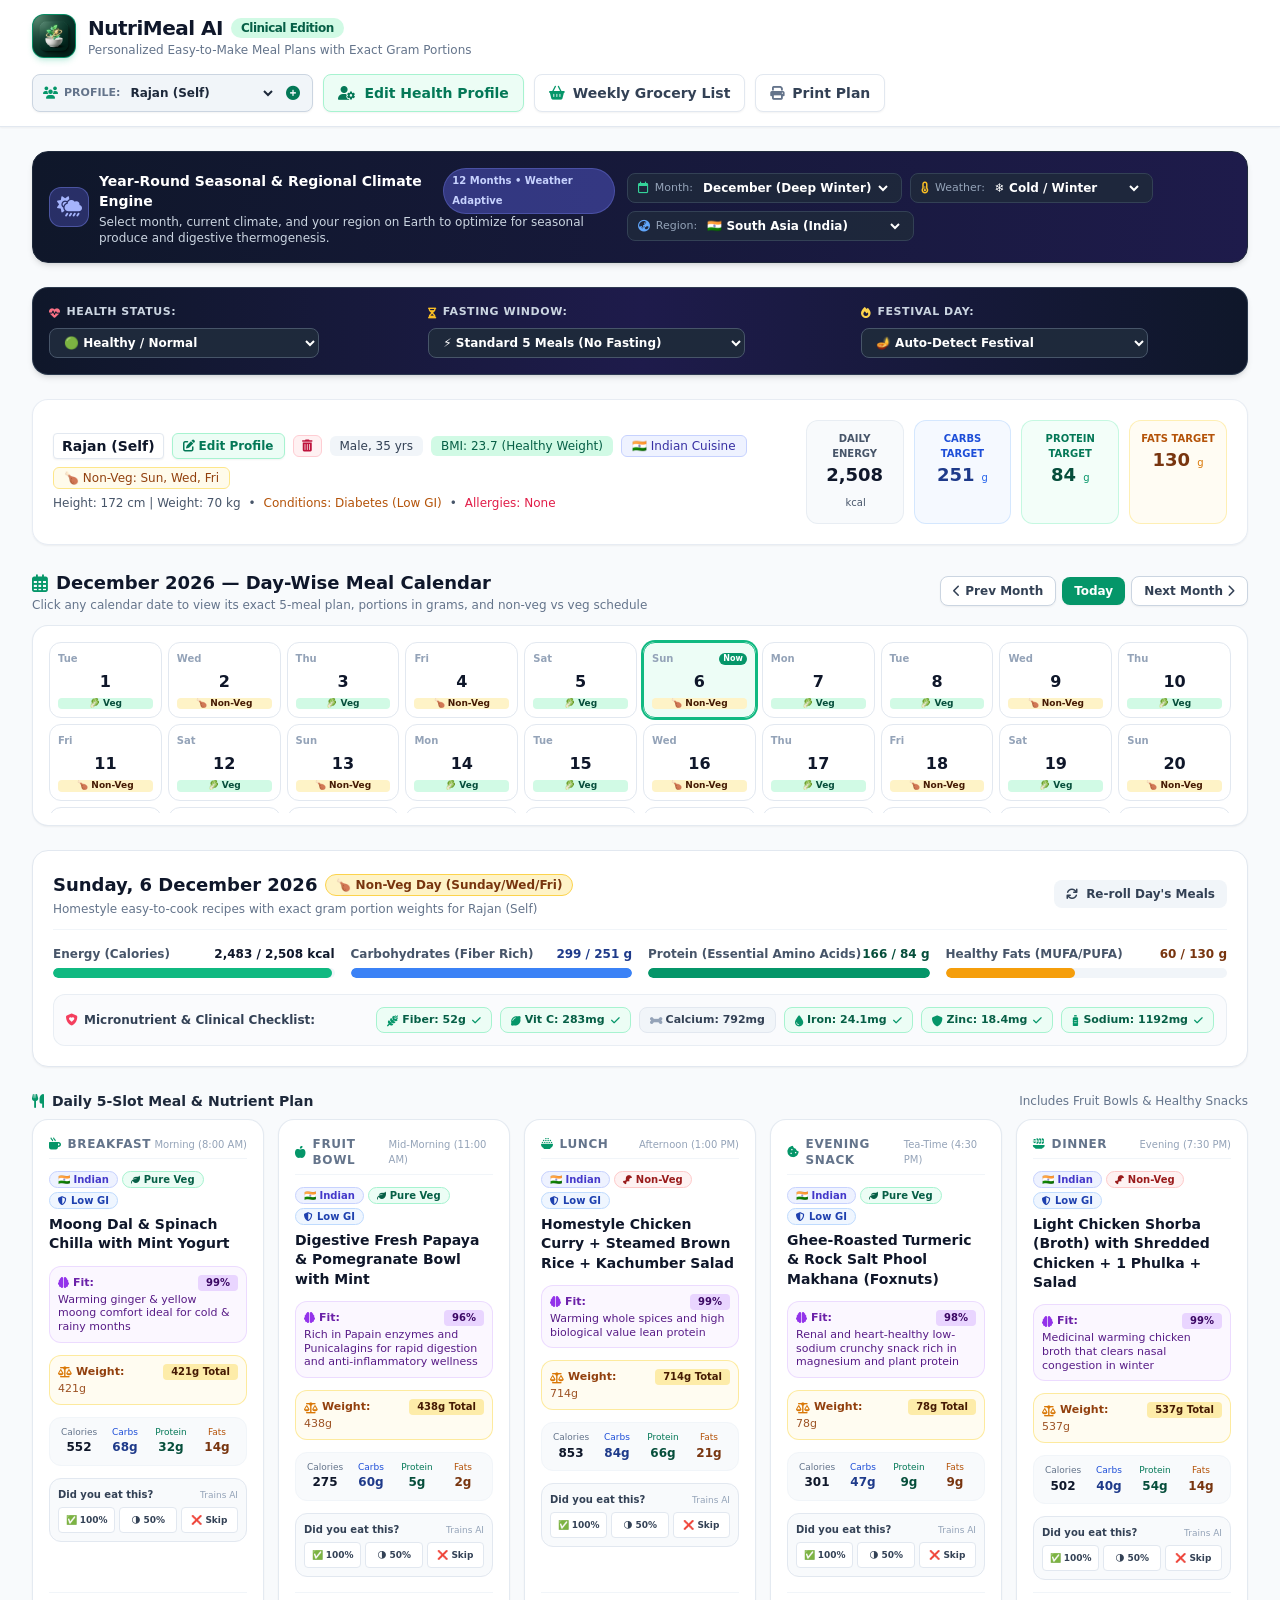
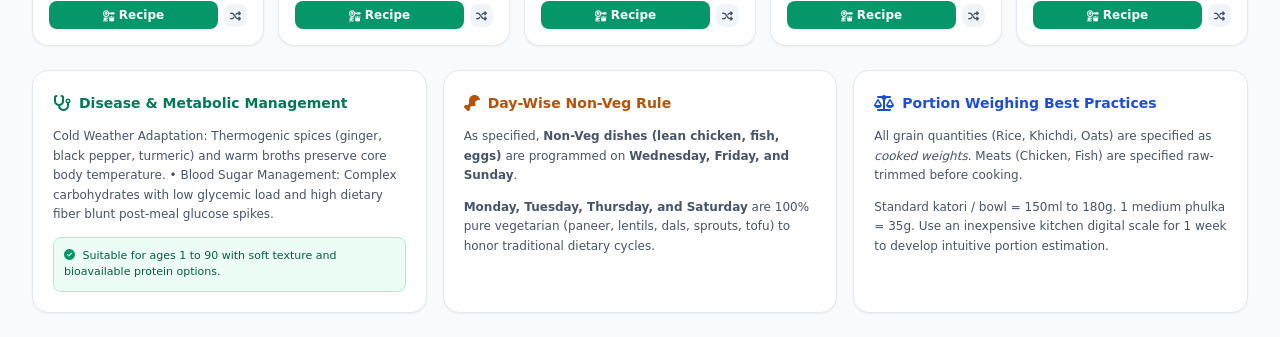
==== commit 4b8ce87e: "feat(branding): apply custom high-res app icon across Android densities and UI" ====
--- a/android/app/src/main/assets/index.html
+++ b/android/app/src/main/assets/index.html
@@ -4,6 +4,7 @@
   <meta charset="UTF-8">
   <meta name="viewport" content="width=device-width, initial-scale=1.0">
   <title>NutriMeal AI - Personalized Daily Nutrition & Meal Planner</title>
+  <link rel="icon" type="image/jpeg" href="app_icon.jpg">
   <!-- 100% Offline Standalone Tailwind CSS Engine -->
   <script src="tailwind.js"></script>
   <!-- 100% Offline Local FontAwesome Icons -->
@@ -17,8 +18,8 @@
   <header class="bg-white border-b border-slate-200 sticky top-0 z-40 shadow-sm">
     <div class="max-w-7xl mx-auto px-4 sm:px-6 lg:px-8 py-3.5 flex flex-wrap items-center justify-between gap-4">
       <div class="flex items-center space-x-3">
-        <div class="w-10 h-10 rounded-xl bg-emerald-600 flex items-center justify-center text-white shadow-md shadow-emerald-500/20">
-          <i class="fa-solid fa-seedling text-xl"></i>
+        <div class="w-11 h-11 rounded-xl overflow-hidden shadow-md shadow-emerald-500/20 border border-emerald-500/30 flex-shrink-0 bg-emerald-700">
+          <img src="app_icon.jpg" alt="NutriMeal AI Logo" class="w-full h-full object-cover">
         </div>
         <div>
           <h1 class="text-xl font-bold text-slate-900 tracking-tight flex items-center gap-2">
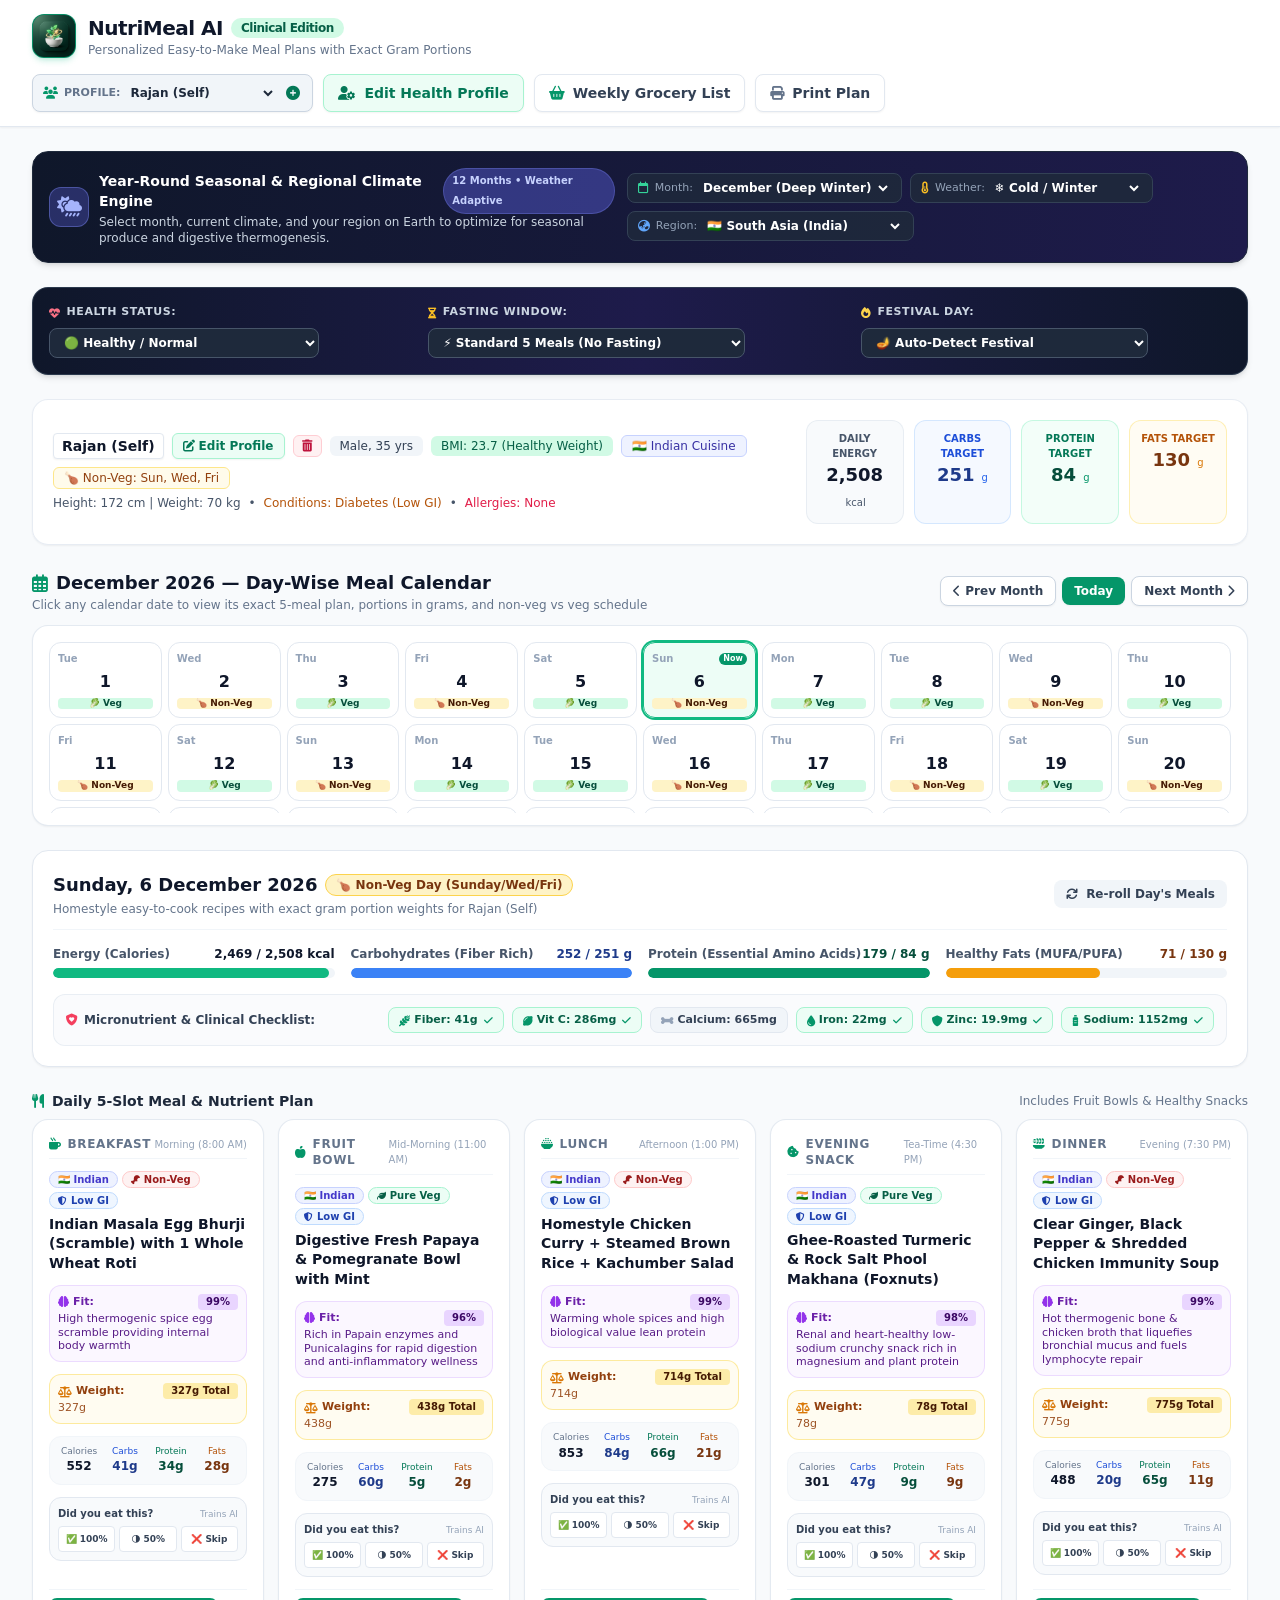
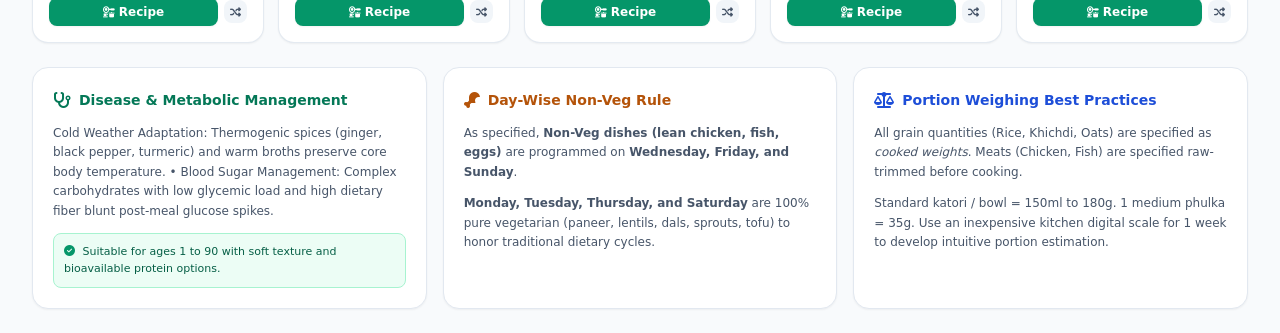
==== commit 0ae7da24: "feat(cuisine): add authentic Konkani, Malvani & Maharashtrian dishes with clinical nutrition macros" ====
--- a/android/app/src/main/assets/index.html
+++ b/android/app/src/main/assets/index.html
@@ -510,7 +510,9 @@
             <span>Nationality / Regional Cuisine Preference</span>
           </label>
           <select id="inpNationality" class="w-full px-3 py-2 text-xs border border-slate-200 rounded-lg focus:ring-2 focus:ring-emerald-500 bg-white font-medium">
-            <option value="indian" selected>🇮🇳 Indian (Moong Dal, Poha, Idli-Sambar, Roti, Sabzi, Curries)</option>
+            <option value="marathi">🚩 Maharashtrian / Marathi (Pithla Bhakri, Matki Usal, Varan Bhaat, Thalipeeth, Bharli Vangi)</option>
+            <option value="malvani">🥥 Malvani & Konkani (Solkadhi, Bangda Fry, Surmai Curry, Kombdi Vade, Ghavane, Amboli)</option>
+            <option value="indian" selected>🇮🇳 Pan-Indian (Poha, Dals, Sabzi, Roti, Curries, Khichdi, Idli-Sambar)</option>
             <option value="american">🇺🇸 American / Western (Oatmeal, Scrambles, Grilled Chicken, Salmon, Power Bowls)</option>
             <option value="mediterranean">🇬🇷 Mediterranean (Shakshuka, White Fish, Tabbouleh, Tzatziki, Tuscan Stews)</option>
             <option value="asian">🇯🇵 East Asian (Miso, Steamed Ginger Fish, Bok Choy, Teriyaki, Tamagoyaki)</option>
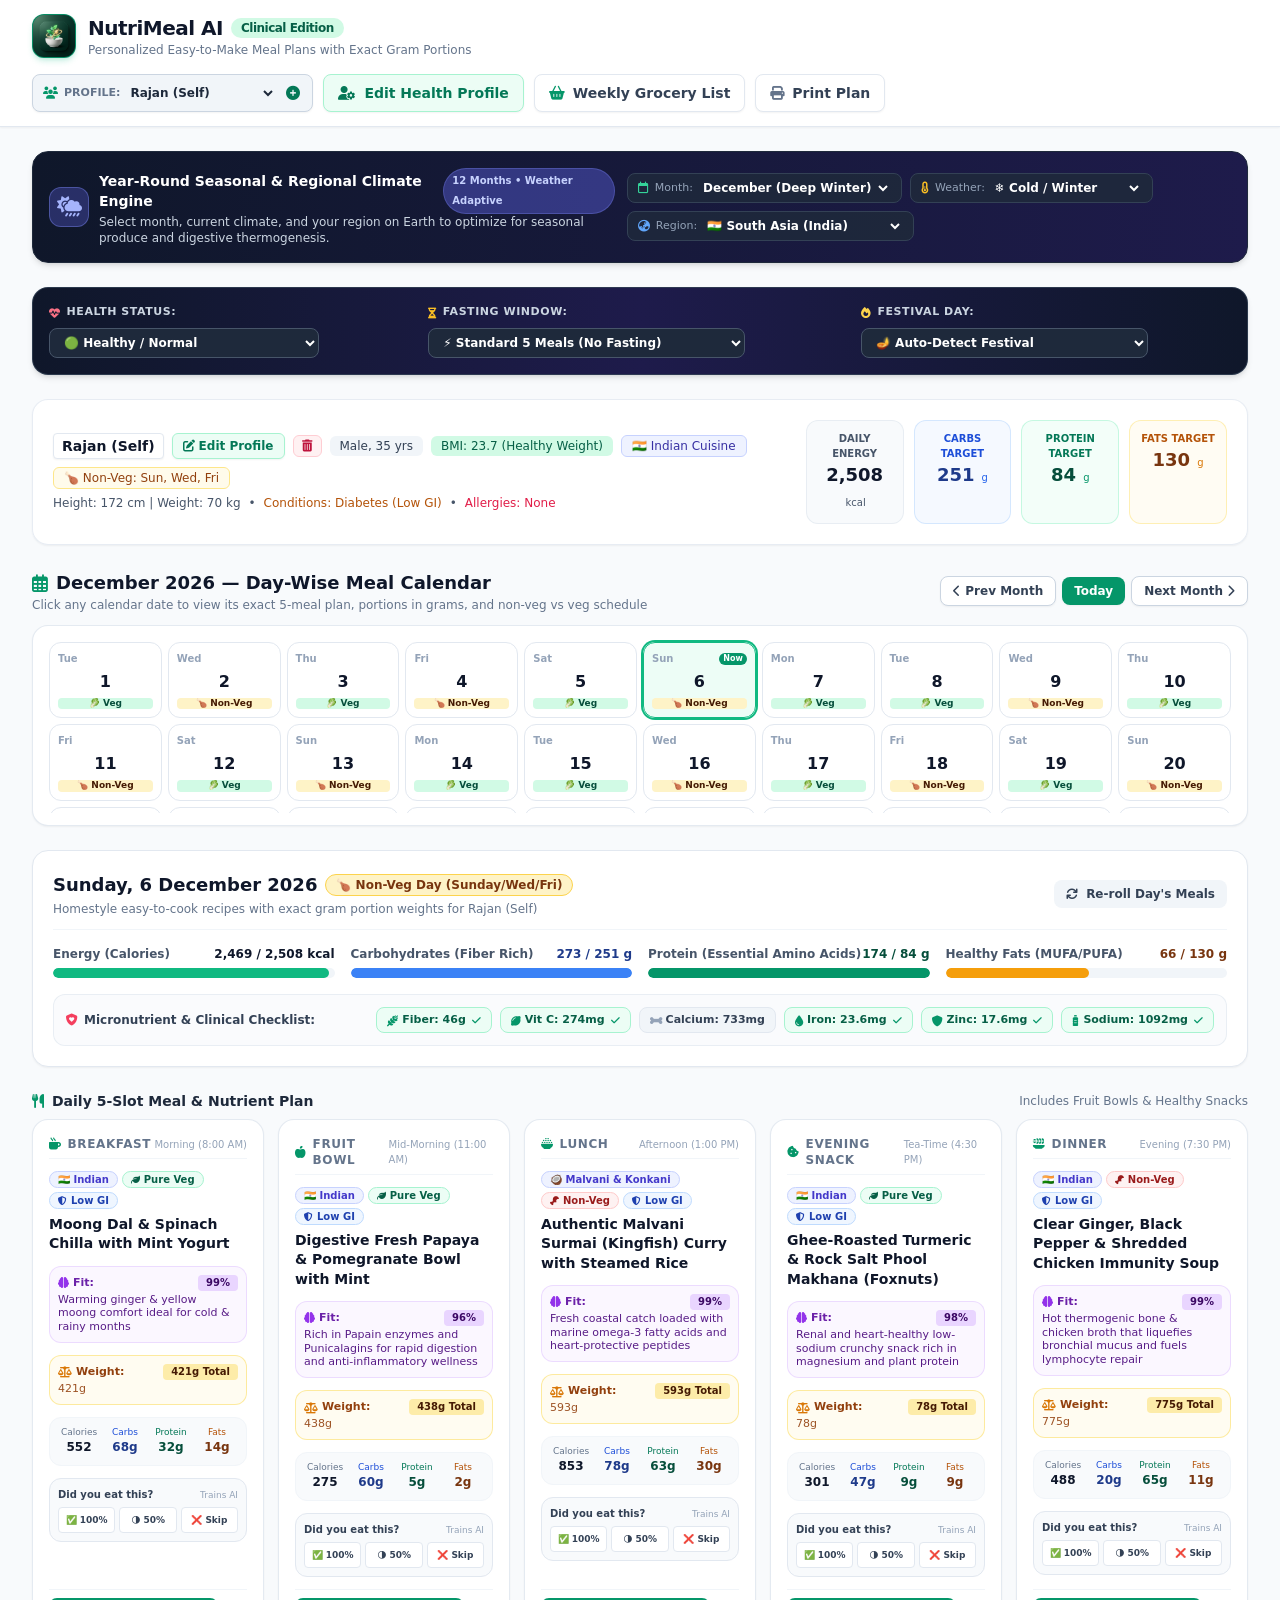
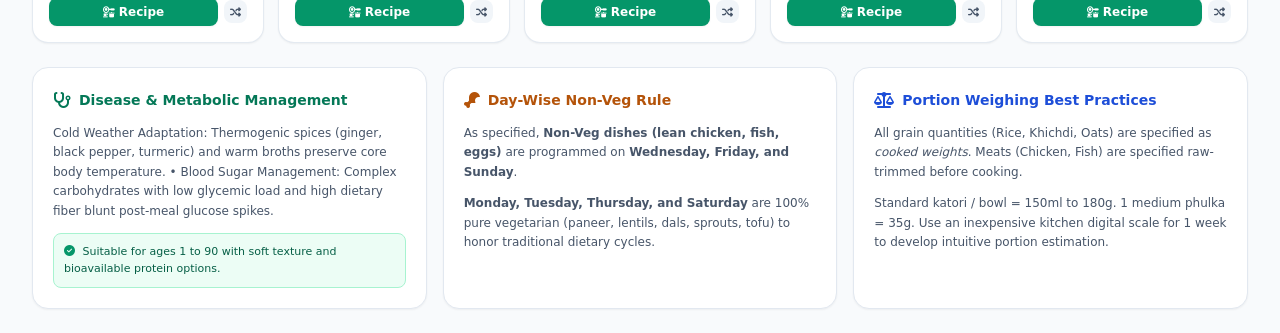
==== commit 313b4bde: "feat(ui): implement interactive Weekly Grocery Shopping List modal with category sorting & clipboard" ====
--- a/android/app/src/main/assets/index.html
+++ b/android/app/src/main/assets/index.html
@@ -762,12 +762,18 @@
         <!-- Rendered by JS -->
       </div>
 
-      <div class="flex items-center justify-between pt-3 border-t border-slate-100">
-        <button onclick="window.print()" class="px-3.5 py-1.5 text-xs font-semibold text-slate-700 bg-slate-100 hover:bg-slate-200 rounded-lg transition flex items-center gap-1.5">
-          <i class="fa-solid fa-print"></i>
-          <span>Print Grocery List</span>
-        </button>
-        <button id="btnCloseGroceryBtn" class="px-4 py-1.5 text-xs font-bold text-white bg-emerald-600 hover:bg-emerald-700 rounded-lg transition">
+      <div class="flex items-center justify-between gap-2 pt-3 border-t border-slate-100 flex-wrap">
+        <div class="flex items-center gap-2">
+          <button onclick="window.print()" class="px-3.5 py-1.5 text-xs font-semibold text-slate-700 bg-slate-100 hover:bg-slate-200 rounded-lg transition flex items-center gap-1.5 cursor-pointer">
+            <i class="fa-solid fa-print"></i>
+            <span>Print List</span>
+          </button>
+          <button id="btnCopyGrocery" type="button" class="px-3.5 py-1.5 text-xs font-semibold text-indigo-700 bg-indigo-50 hover:bg-indigo-100 rounded-lg transition flex items-center gap-1.5 border border-indigo-200 cursor-pointer">
+            <i class="fa-solid fa-copy"></i>
+            <span id="btnCopyGroceryText">Copy to Clipboard</span>
+          </button>
+        </div>
+        <button id="btnCloseGroceryBtn" class="px-5 py-1.5 text-xs font-bold text-white bg-emerald-600 hover:bg-emerald-700 rounded-lg transition cursor-pointer">
           Done
         </button>
       </div>
